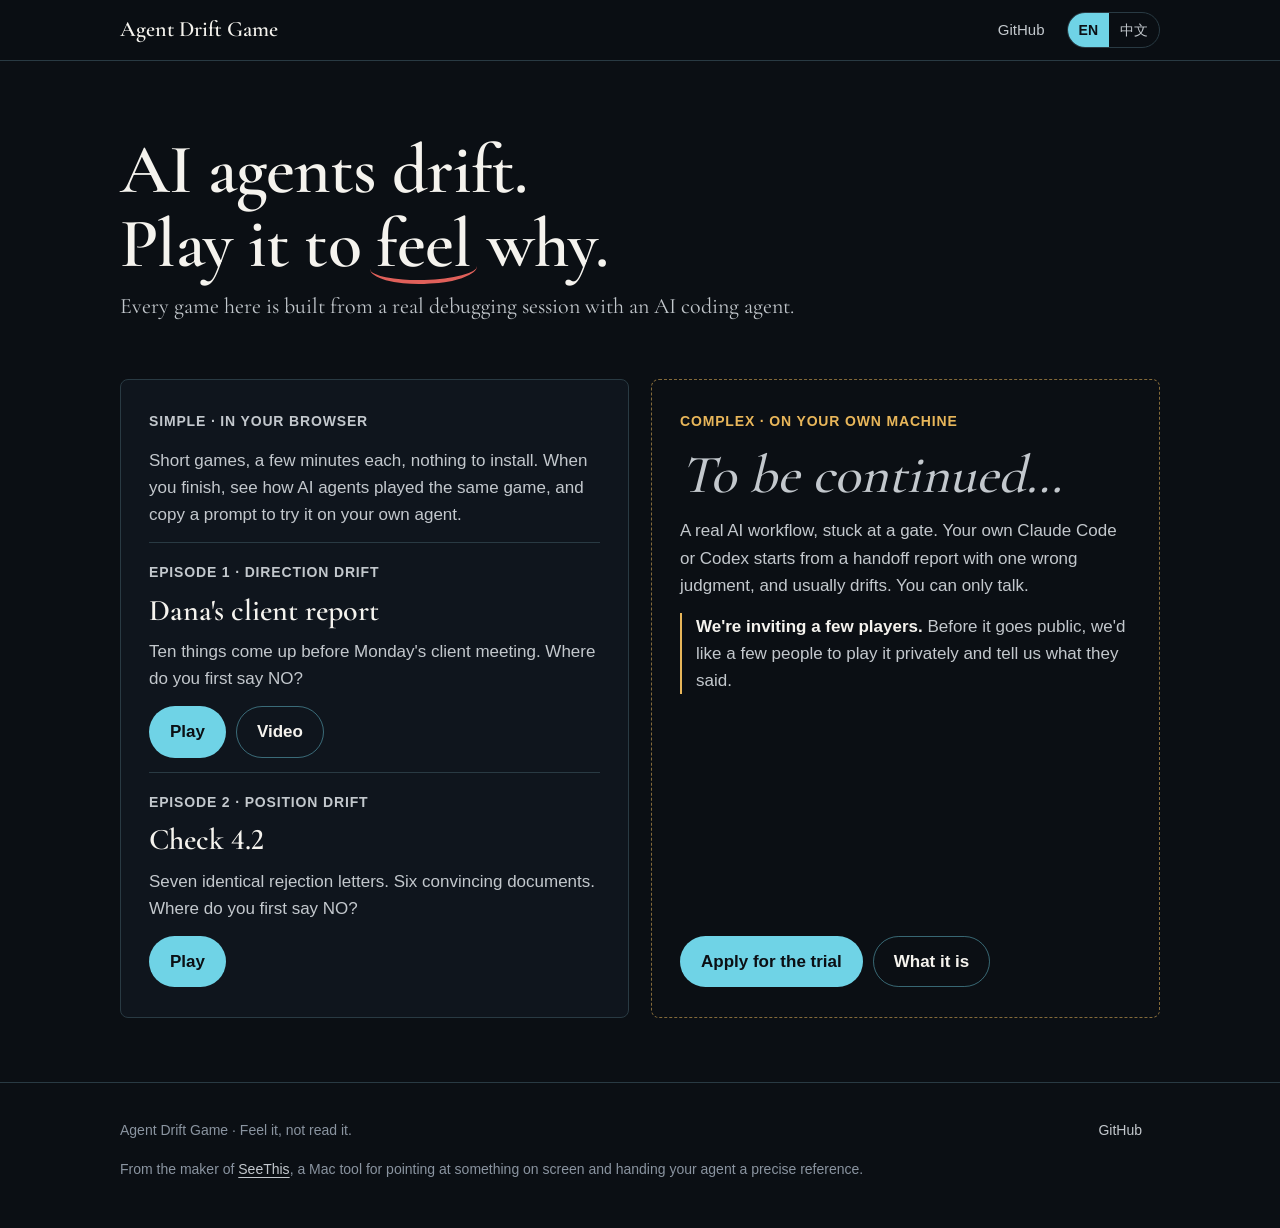
==== site/index.html @ 443891ed "Add the website: two browser games and the trial invite site/ is the static site served at https://d" ====
<!doctype html>
<html lang="en" data-lang="en">
<head>
  <meta charset="utf-8">
  <meta name="viewport" content="width=device-width, initial-scale=1">
  <title>Agent Drift Game</title>
  <meta name="description" content="Games built from real debugging sessions with AI coding agents. Two short ones you can play in the browser, and a real one on your own machine.">
  <meta property="og:type" content="website">
  <meta property="og:title" content="Agent Drift Game">
  <meta property="og:description" content="AI agents drift. Play it to feel why.">
  <link rel="stylesheet" href="assets/site.css">
  <script>
    // Pick the language before first paint; same key as the game pages, so every page agrees.
    (function () {
      var lang = null;
      try { lang = new URLSearchParams(location.search).get("lang"); } catch (e) {}
      if (lang !== "en" && lang !== "zh") { try { lang = localStorage.getItem("check42-lang"); } catch (e) {} }
      if (lang !== "en" && lang !== "zh") lang = /^zh/i.test(navigator.language || "") ? "zh" : "en";
      document.documentElement.dataset.lang = lang;
      document.documentElement.lang = lang === "zh" ? "zh-CN" : "en";
    })();
  </script>
  <style>
    .home .hero { padding-bottom: 28px; }
    .boxes { display: grid; grid-template-columns: 1fr 1fr; gap: 22px; padding-bottom: 64px; }
    .box { display: flex; flex-direction: column; gap: 14px; border: 1px solid var(--line); border-radius: var(--radius); padding: 30px 28px; background: var(--card); min-height: 420px; }
    .box .eyebrow { margin: 0; }
    .box h2 { margin: 0; }
    .box p { color: var(--ink-muted); margin: 0; }
    .box .actions { margin-top: auto; display: flex; flex-wrap: wrap; gap: 10px; align-items: center; }
    .game { display: grid; gap: 10px; border-top: 1px solid var(--line); padding-top: 18px; }
    .game h2 { font-size: 30px; }
    .game .actions { margin-top: 4px; }
    .box.complex { border-style: dashed; border-color: rgba(232, 182, 90, 0.55); background: transparent; }
    .box.complex .eyebrow { color: var(--gold); }
    .tbc { font-family: "Cormorant Garamond", Georgia, serif; font-style: italic; font-weight: 500; font-size: clamp(38px, 5vw, 54px); line-height: 1.05; color: var(--ink); margin: 6px 0 4px; }
    .invite { border-left: 2px solid var(--gold); padding-left: 14px; }
    .invite strong { color: var(--ink); }
    @media (max-width: 820px) { .boxes { grid-template-columns: 1fr; } .box { min-height: 0; } }
  </style>
</head>
<body class="home">
  <header class="site-header">
    <div class="wrap">
      <a class="brand" href="./">Agent Drift Game</a>
      <nav class="nav" aria-label="Main">
        <a href="https://github.com/amingclawdev/agent-drift-game">GitHub</a>
        <span class="lang-switch" role="group" aria-label="Language">
          <button type="button" data-set-lang="en">EN</button>
          <button type="button" data-set-lang="zh">中文</button>
        </span>
      </nav>
    </div>
  </header>

  <main class="wrap">
    <section class="hero">
      <h1 lang="en">AI agents drift.<br>Play it to <span class="mark">feel</span> why.</h1>
      <h1 lang="zh">AI agent 会跑偏。<br>玩一遍，你就能<span class="mark">体会到</span>为什么。</h1>
      <p class="lead" lang="en">Every game here is built from a real debugging session with an AI coding agent.</p>
      <p class="lead" lang="zh">这里的每个游戏，都来自一次真实的 AI 编程 agent 排查。</p>
    </section>

    <div class="boxes">
      <div class="box simple">
        <p class="eyebrow"><span lang="en">Simple · in your browser</span><span lang="zh">简单 · 浏览器里玩</span></p>
        <p lang="en">Short games, a few minutes each, nothing to install. When you finish, see how AI agents played the same game, and copy a prompt to try it on your own agent.</p>
        <p lang="zh">几分钟一局，不用安装任何东西。玩完可以看 AI agent 是怎么玩同一个游戏的，也可以复制一段 prompt，让你自己的 agent 来玩。</p>
        <div class="game">
          <p class="eyebrow"><span lang="en">Episode 1 · Direction drift</span><span lang="zh">第一集 · Direction 漂移</span></p>
          <h2><span lang="en">Dana's client report</span><span lang="zh">Dana 的客户汇报</span></h2>
          <p lang="en">Ten things come up before Monday's client meeting. Where do you first say NO?</p>
          <p lang="zh">周一客户会之前，冒出来十件事。你第一次说「否」，是在哪一题？</p>
          <div class="actions">
            <a class="btn" href="ep1/play.html"><span lang="en">Play</span><span lang="zh">开始玩</span></a>
            <a class="btn ghost" href="https://youtu.be/V8OvemO4Hl0"><span lang="en">Video</span><span lang="zh">视频</span></a>
          </div>
        </div>
        <div class="game">
          <p class="eyebrow"><span lang="en">Episode 2 · Position drift</span><span lang="zh">第二集 · Position 漂移</span></p>
          <h2><span lang="en">Check 4.2</span><span lang="zh">检查 4.2</span></h2>
          <p lang="en">Seven identical rejection letters. Six convincing documents. Where do you first say NO?</p>
          <p lang="zh">七封一字不差的拒信，六份言之凿凿的资料。你第一次说 NO，是在哪一题？</p>
          <div class="actions">
            <a class="btn" href="ep2/play.html"><span lang="en">Play</span><span lang="zh">开始玩</span></a>
          </div>
        </div>
      </div>

      <div class="box complex">
        <p class="eyebrow"><span lang="en">Complex · on your own machine</span><span lang="zh">复杂 · 在你自己的电脑上</span></p>
        <p class="tbc">To be continued…</p>
        <p lang="en">A real AI workflow, stuck at a gate. Your own Claude Code or Codex starts from a handoff report with one wrong judgment, and usually drifts. You can only talk.</p>
        <p lang="zh">一条真实的 AI 工作流，停在一道闸门前。你自己的 Claude Code 或 Codex 从一份含有一个错误判断的交接报告出发，多半会漂。你只能说话。</p>
        <p class="invite" lang="en"><strong>We're inviting a few players.</strong> Before it goes public, we'd like a few people to play it privately and tell us what they said.</p>
        <p class="invite" lang="zh"><strong>邀请几位玩家。</strong>公开之前，我们想先请几位玩家私下试玩，告诉我们你们说了什么。</p>
        <div class="actions">
          <a class="btn" href="challenge/#apply"><span lang="en">Apply for the trial</span><span lang="zh">申请内测</span></a>
          <a class="btn ghost" href="challenge/"><span lang="en">What it is</span><span lang="zh">了解详情</span></a>
        </div>
      </div>
    </div>
  </main>

  <footer class="site-footer">
    <div class="wrap">
      <span>Agent Drift Game · <span lang="en">Feel it, not read it.</span><span lang="zh">玩一遍，才体会得到。</span></span>
      <span>
        <a href="https://github.com/amingclawdev/agent-drift-game">GitHub</a>
      </span>
      <p class="credit"><span lang="en">From the maker of <a href="https://seethis.dev">SeeThis</a>, a Mac tool for pointing at something on screen and handing your agent a precise reference.</span><span lang="zh">做这个游戏的人也做了 <a href="https://seethis.dev">SeeThis</a>：在屏幕上指给 agent 看、把精确的引用交给它的 Mac 工具。</span></p>
    </div>
  </footer>

  <script>
    (function () {
      var root = document.documentElement;
      function sync() {
        document.querySelectorAll("[data-set-lang]").forEach(function (b) {
          b.setAttribute("aria-pressed", String(b.dataset.setLang === root.dataset.lang));
        });
      }
      document.addEventListener("click", function (e) {
        var b = e.target.closest("[data-set-lang]");
        if (!b) return;
        root.dataset.lang = b.dataset.setLang;
        root.lang = b.dataset.setLang === "zh" ? "zh-CN" : "en";
        try { localStorage.setItem("check42-lang", b.dataset.setLang); } catch (err) {}
        sync();
      });
      sync();
    })();
  </script>
</body>
</html>
---- site/assets/site.css ----
/* Palette and type follow the episode videos: near-black, warm white, cyan line art,
   red for stamps, gold for what matters, a serif for anything said out loud. */
@font-face {
  font-family: "Cormorant Garamond";
  src: url("fonts/CormorantGaramond.ttf") format("truetype");
  font-weight: 300 700;
  font-display: swap;
}

:root {
  --navy-900: #0b0f14;
  --navy-800: #111821;
  --navy-700: #18222c;
  --ink: #f5f3ee;
  --ink-muted: #c3c8cd;
  --ink-faint: #8a94a0;
  --cyan: #6fd3e6;
  --gold: #e8b65a;
  --pen: #e0605a;
  --line: #293a43;
  --card: rgba(17, 24, 33, 0.72);
  --radius: 8px;
  --max: 1080px;
  --serif: "Cormorant Garamond", "Songti SC", "STSong", "Noto Serif SC", "Source Han Serif SC", Georgia, serif;
  color-scheme: dark;
}
/* Chinese reads in Songti, as in the Chinese videos; Cormorant's figures look odd beside it. */
html[data-lang="zh"] { --serif: "Songti SC", "STSong", "Noto Serif SC", "Source Han Serif SC", Georgia, serif; }

* { box-sizing: border-box; }

html { scroll-behavior: smooth; scroll-padding-top: 80px; }

body {
  margin: 0;
  background: var(--navy-900);
  color: var(--ink);
  font: 17px/1.6 -apple-system, BlinkMacSystemFont, "SF Pro Text", "Segoe UI", Roboto, Helvetica, Arial, sans-serif;
  -webkit-font-smoothing: antialiased;
}

a { color: var(--cyan); text-underline-offset: 3px; }
a:hover { color: #a6e6f2; }
a:focus-visible, button:focus-visible, video:focus-visible { outline: 3px solid var(--cyan); outline-offset: 3px; border-radius: 6px; }

.wrap { max-width: var(--max); margin: 0 auto; padding: 0 20px; }

/* Header */
.site-header { position: sticky; top: 0; z-index: 10; background: rgba(11, 15, 20, 0.88); backdrop-filter: blur(10px); border-bottom: 1px solid var(--line); }
.site-header .wrap { display: flex; align-items: center; justify-content: space-between; height: 60px; gap: 16px; }
.brand { display: flex; align-items: center; gap: 10px; color: var(--ink); text-decoration: none; font-family: var(--serif); font-weight: 600; font-size: 22px; }
.brand img { width: 30px; height: 30px; }
.nav { display: flex; align-items: center; gap: 22px; font-size: 15px; }
.brand-group { display: flex; align-items: center; gap: 12px; min-width: 0; }
.menu-link { color: var(--ink-muted); text-decoration: none; border: 1px solid var(--line); border-radius: 999px; padding: 3px 11px; font-size: 14px; white-space: nowrap; }
.menu-link:hover, .menu-link:focus-visible { color: var(--ink); }
.nav a { color: var(--ink-muted); text-decoration: none; }
.nav a:hover { color: var(--ink); }
.nav .btn { color: var(--navy-900); }

.btn { display: inline-flex; align-items: center; gap: 8px; padding: 11px 20px; border-radius: 999px; font-weight: 650; text-decoration: none; background: var(--cyan); color: var(--navy-900); border: 1px solid transparent; }
.btn:hover { background: #a6e6f2; color: var(--navy-900); }
.btn.ghost { background: transparent; color: var(--ink); border-color: rgba(111, 211, 230, 0.45); }
.btn.ghost:hover { border-color: var(--cyan); color: var(--ink); }
.btn.small { padding: 7px 13px; font-size: 14px; }

/* Hero */
.hero { padding: 72px 0 40px; }
section.hero { border-top: 0; }
.eyebrow { color: var(--cyan); font-weight: 650; font-size: 14px; letter-spacing: 0.06em; text-transform: uppercase; margin: 0 0 14px; }
h1, h2, h3 { font-family: var(--serif); font-weight: 600; font-variant-numeric: lining-nums; }
h1 { font-size: clamp(40px, 6.6vw, 70px); line-height: 1.06; letter-spacing: -0.01em; margin: 0 0 10px; }
h1 .mark { position: relative; white-space: nowrap; }
h1 .mark::after { content: ""; position: absolute; left: -6px; right: -6px; bottom: 2px; height: 0.42em; border-bottom: 4px solid var(--pen); border-radius: 50%; transform: rotate(-1.5deg); }
.hero .sub { font-size: clamp(22px, 3vw, 30px); color: var(--ink-muted); margin: 0 0 22px; font-weight: 500; }
.hero p.lead { max-width: 62ch; color: var(--ink-muted); margin: 0 0 28px; font-family: var(--serif); font-size: 22px; line-height: 1.45; }
.cta { display: flex; flex-wrap: wrap; gap: 12px; align-items: center; }
.cta .meta { color: var(--ink-faint); font-size: 14px; flex-basis: 100%; margin-top: 6px; }
.release-status { max-width: 68ch; padding: 14px 16px; border-left: 3px solid var(--cyan); background: var(--card); border-radius: 0 8px 8px 0; color: var(--ink-muted); font-size: 15px; margin: 24px 0 0; }
.release-status strong { color: var(--ink); }

/* Sections */
section { padding: 56px 0; border-top: 1px solid var(--line); }
section.flush { border-top: 0; padding-top: 8px; }
h2 { font-size: clamp(30px, 4vw, 42px); line-height: 1.15; margin: 0 0 14px; }
h3 { font-size: 23px; margin: 0 0 8px; }
.section-lead { color: var(--ink-muted); max-width: 64ch; margin: 0 0 28px; }

.video-frame { border-radius: var(--radius); overflow: hidden; border: 1px solid var(--line); background: #000; box-shadow: 0 30px 80px rgba(0, 0, 0, 0.45); }
.video-frame video { display: block; width: 100%; aspect-ratio: 16 / 9; }
.note { color: var(--ink-faint); font-size: 14px; margin-top: 10px; }

.grid { display: grid; gap: 18px; }
.grid.three { grid-template-columns: repeat(3, 1fr); }
.grid.two { grid-template-columns: repeat(2, 1fr); }
.card { background: var(--card); border: 1px solid var(--line); border-radius: var(--radius); padding: 22px; }
.card p { color: var(--ink-muted); margin: 0; }
.step-num { display: inline-flex; width: 30px; height: 30px; align-items: center; justify-content: center; border: 2.5px solid var(--pen); border-radius: 50%; color: var(--pen); font-weight: 800; margin-bottom: 12px; transform: rotate(-4deg); }
kbd { font: 600 14px/1 ui-monospace, SFMono-Regular, Menlo, monospace; background: var(--navy-700); border: 1px solid var(--line); border-bottom-width: 2px; border-radius: 6px; padding: 3px 7px; color: var(--ink); }

.compare { width: 100%; border-collapse: collapse; font-size: 15px; }
.compare th, .compare td { text-align: left; padding: 12px 14px; border-bottom: 1px solid var(--line); vertical-align: top; }
.compare th { color: var(--ink-faint); font-weight: 600; font-size: 13px; text-transform: uppercase; letter-spacing: 0.04em; }
.compare td:first-child { font-weight: 600; color: var(--ink); }
.compare td { color: var(--ink-muted); }
.compare tr.us td { color: var(--ink); background: rgba(232, 182, 90, 0.08); }
.table-scroll { overflow-x: auto; border: 1px solid var(--line); border-radius: var(--radius); }

.usecase { display: grid; grid-template-columns: 1.1fr 1fr; gap: 28px; align-items: center; }
.usecase svg { width: 100%; height: auto; display: block; border-radius: var(--radius); border: 1px solid var(--line); }
.quote { background: var(--navy-800); border-left: 3px solid var(--pen); padding: 14px 16px; border-radius: 8px; color: var(--ink); font-family: ui-monospace, SFMono-Regular, Menlo, monospace; font-size: 14px; margin: 16px 0; }

ul.checks { list-style: none; padding: 0; margin: 0; }
ul.checks li { padding-left: 26px; position: relative; margin: 8px 0; color: var(--ink-muted); }
ul.checks li::before { content: ""; position: absolute; left: 4px; top: 0.55em; width: 10px; height: 10px; border-radius: 2px; border: 1.5px solid var(--cyan); }

details { border-bottom: 1px solid var(--line); padding: 14px 0; }
summary { cursor: pointer; font-weight: 600; }
details p { color: var(--ink-muted); margin: 10px 0 0; }

figure.shot { margin: 8px 0 18px; }
figure.shot img { display: block; width: 100%; height: auto; border-radius: var(--radius); border: 1px solid var(--line); }
.split { display: grid; grid-template-columns: 1fr 1fr; gap: 40px; align-items: start; }
.split figure.shot { margin: 0; }
figure.shot.cutout img { border: 0; border-radius: 0; filter: drop-shadow(0 24px 48px rgba(0, 0, 0, 0.5)); }
figure.shot figcaption { color: var(--ink-faint); font-size: 14px; margin-top: 10px; }

/* Scenario videos */
.scenarios { margin-bottom: 18px; }
.scenario { display: flex; flex-direction: column; gap: 10px; padding: 14px 14px 20px; }
.scenario .video-frame { border-radius: 10px; box-shadow: none; margin-bottom: 8px; }
.scenario .eyebrow { margin: 4px 6px 0; font-size: 13px; }
.scenario h3, .scenario p { margin-left: 6px; margin-right: 6px; }
.scenario h3 { margin-bottom: 0; }
.scenario .note { margin-top: auto; padding-top: 4px; }

/* Article pages */
.article { max-width: 760px; }
.article p, .article li { color: var(--ink-muted); }
.article h2 { margin-top: 40px; }
.article .hero { padding: 24px 0 20px; }
.article h1 { font-size: clamp(38px, 5.4vw, 56px); }
.article figure.wide { position: relative; left: 50%; transform: translateX(-50%); width: min(1040px, calc(100vw - 40px)); }
.crumb { font-size: 14px; color: var(--ink-faint); margin: 32px 0 0; }
.crumb a { color: var(--ink-faint); }

/* Download choices */
.downloads .hero { padding-bottom: 40px; }
.downloads h1 { max-width: 18ch; }
.download-options { align-items: stretch; }
.download-options .card .eyebrow { color: var(--cyan); margin-bottom: 12px; }
.download-options h2 { font-size: 27px; }
.download-options .card .download-action { margin-top: 22px; }
.download-options .card .note { margin-top: 18px; font-size: 14px; }
.first-use-steps { max-width: 78ch; padding-left: 24px; color: var(--ink-muted); }
.first-use-steps li { padding-left: 6px; margin-bottom: 18px; }
.first-use-steps strong { color: var(--ink); }
.downloads section > p:not(.eyebrow) { max-width: 78ch; color: var(--ink-muted); }

/* Footer */
.site-footer { border-top: 1px solid var(--line); padding: 36px 0 48px; color: var(--ink-faint); font-size: 14px; }
.site-footer .wrap { display: flex; flex-wrap: wrap; justify-content: space-between; gap: 16px; }
.site-footer a { color: var(--ink-muted); text-decoration: none; margin-right: 18px; }
.site-footer a:hover { color: var(--ink); }
.site-footer .credit { flex-basis: 100%; margin: 0; }
.site-footer .credit a { margin-right: 0; color: var(--ink-muted); text-decoration: underline; text-underline-offset: 3px; }

@media (max-width: 820px) {
  .grid.three, .grid.two, .usecase, .split { grid-template-columns: 1fr; }
  .split figure.shot { order: -1; }
  .nav a:not(.btn) { display: none; }
  .brand-group .brand { display: none; } /* the Menu button already goes home */
  .hero { padding-top: 48px; }
}

/* Drift episodes: language toggle, spoiler gate, papers, letters, numbers, copyable prompts */
html[data-lang="en"] body [lang="zh"], html[data-lang="zh"] body [lang="en"] { display: none !important; }
.lang-switch { display: inline-flex; border: 1px solid var(--line); border-radius: 999px; overflow: hidden; }
.lang-switch button { background: transparent; color: var(--ink-muted); border: 0; padding: 6px 11px; font: inherit; font-size: 14px; cursor: pointer; }
.lang-switch button[aria-pressed="true"] { background: var(--cyan); color: var(--navy-900); font-weight: 650; }
.spoiler { border-left-color: var(--pen); }
.papers { display: grid; grid-template-columns: 1fr 1fr; gap: 18px; margin: 8px 0 22px; }
.paper { background: var(--navy-800); border: 1px solid var(--line); border-radius: var(--radius); padding: 18px 20px; }
.paper .lbl { display: block; color: var(--ink-faint); font-size: 13px; text-transform: uppercase; letter-spacing: 0.05em; margin-bottom: 6px; }
.paper .val { font: 700 28px/1.2 ui-monospace, SFMono-Regular, Menlo, monospace; color: var(--ink); }
.paper .val.bad { color: var(--pen); text-decoration: underline wavy var(--pen); text-underline-offset: 6px; }
.letter { max-width: 520px; background: var(--navy-800); border: 1px solid var(--line); border-radius: var(--radius); padding: 18px 20px; font: 15px/1.6 ui-monospace, SFMono-Regular, Menlo, monospace; color: var(--ink); margin: 8px 0 18px; }
.letter .stamp { color: var(--pen); font-weight: 700; }
.letter .why { margin-top: 12px; padding-top: 12px; border-top: 1px dashed var(--line); color: var(--cyan); }
.numbers { display: grid; grid-template-columns: repeat(auto-fit, minmax(180px, 1fr)); gap: 14px; margin: 8px 0 24px; }
.numbers .card { padding: 18px; }
.numbers .big { display: block; font-size: 30px; font-weight: 800; line-height: 1.1; color: var(--ink); margin-bottom: 6px; }
.numbers p { font-size: 14px; }
td.hit { color: var(--cyan) !important; font-weight: 600; }
.prompt { position: relative; margin: 10px 0 18px; }
.prompt pre { margin: 0; white-space: pre-wrap; word-break: break-word; background: var(--navy-800); border: 1px solid var(--line); border-radius: 10px; padding: 16px; font: 13.5px/1.55 ui-monospace, SFMono-Regular, Menlo, monospace; color: var(--ink-muted); }
.prompt .copy { position: absolute; top: 0; right: 0; }
.prompt h3 { font-size: 15px; color: var(--ink-faint); margin: 0 0 8px; line-height: 32px; }
@media (max-width: 820px) { .papers { grid-template-columns: 1fr; } }
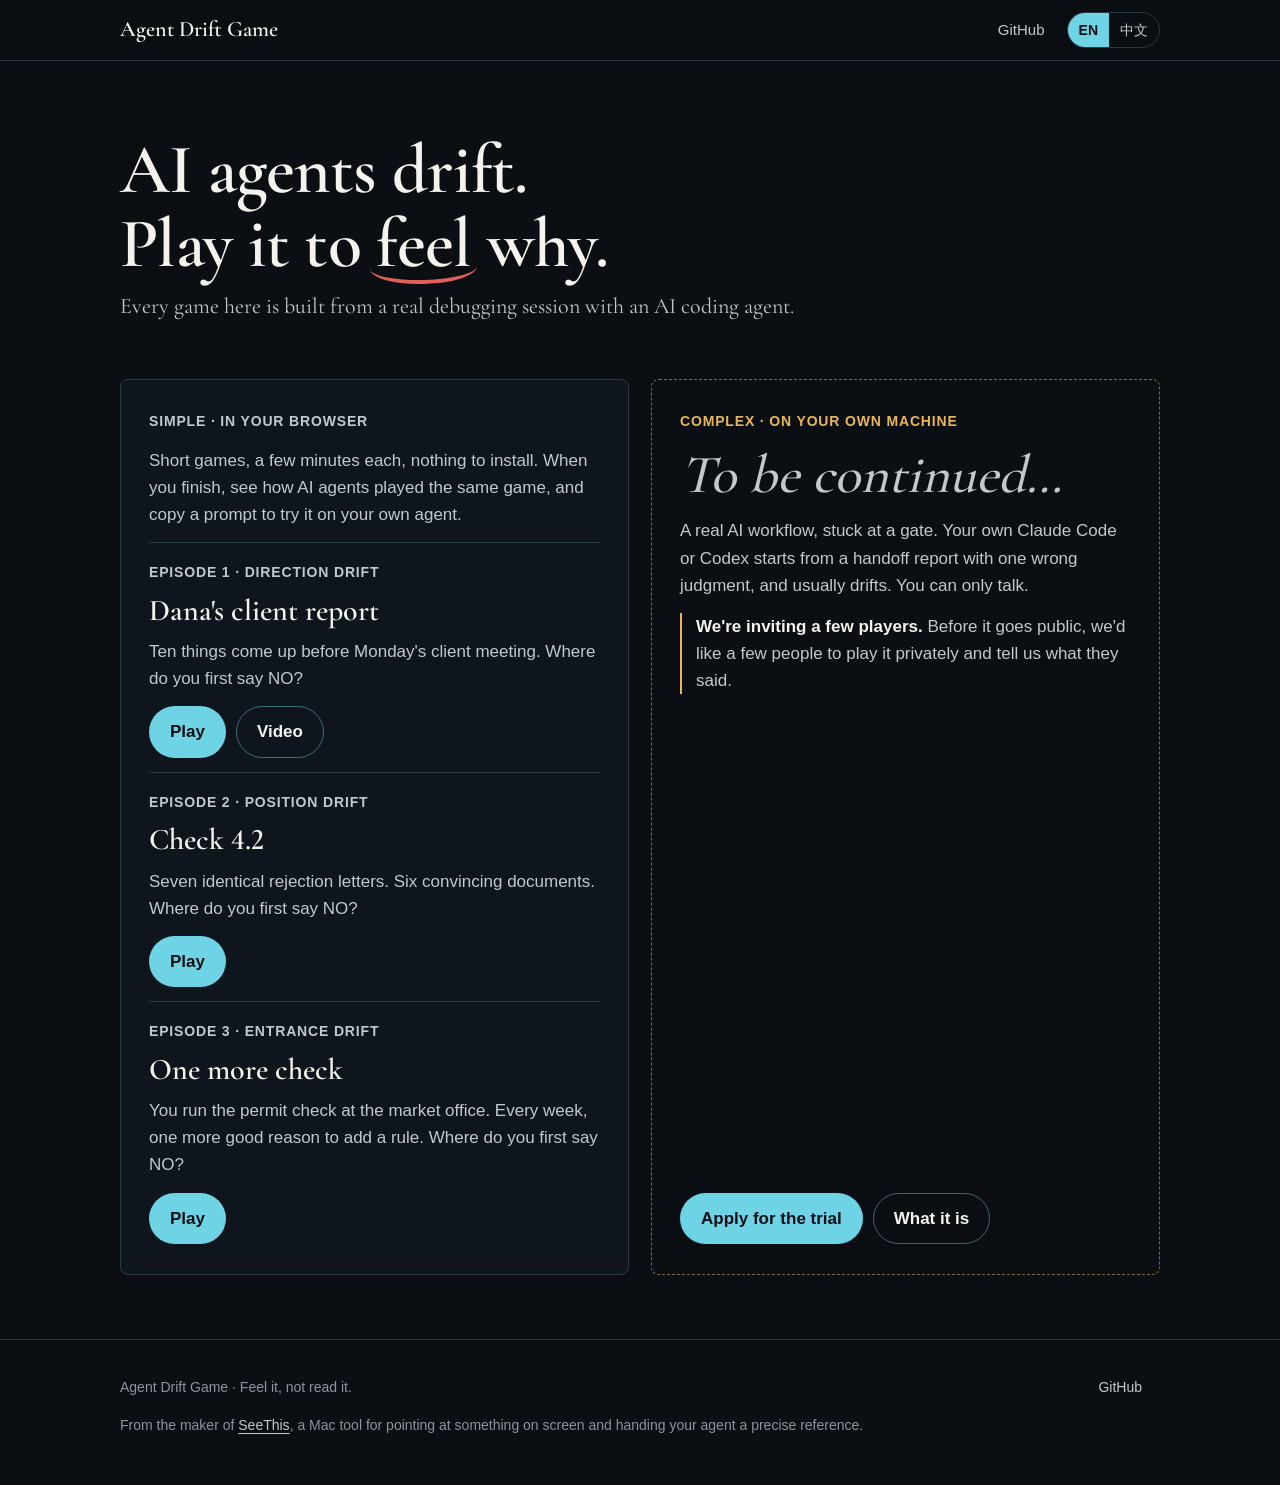
==== commit ec357cf5: "Add Episode 3: One more check A browser game from the DC-037 case: you run the permit check at the S" ====
--- a/site/index.html
+++ b/site/index.html
@@ -4,7 +4,7 @@
   <meta charset="utf-8">
   <meta name="viewport" content="width=device-width, initial-scale=1">
   <title>Agent Drift Game</title>
-  <meta name="description" content="Games built from real debugging sessions with AI coding agents. Two short ones you can play in the browser, and a real one on your own machine.">
+  <meta name="description" content="Games built from real debugging sessions with AI coding agents. Three short ones you can play in the browser, and a real one on your own machine.">
   <meta property="og:type" content="website">
   <meta property="og:title" content="Agent Drift Game">
   <meta property="og:description" content="AI agents drift. Play it to feel why.">
@@ -85,6 +85,15 @@
             <a class="btn" href="ep2/play.html"><span lang="en">Play</span><span lang="zh">开始玩</span></a>
           </div>
         </div>
+        <div class="game">
+          <p class="eyebrow"><span lang="en">Episode 3 · Entrance drift</span><span lang="zh">第三集 · Entrance 漂移</span></p>
+          <h2><span lang="en">One more check</span><span lang="zh">再加一道检查</span></h2>
+          <p lang="en">You run the permit check at the market office. Every week, one more good reason to add a rule. Where do you first say NO?</p>
+          <p lang="zh">你在集市管理处管许可检查。每周都有一个好理由，再加一条规则。你第一次说 NO，是在哪一题？</p>
+          <div class="actions">
+            <a class="btn" href="ep3/play.html"><span lang="en">Play</span><span lang="zh">开始玩</span></a>
+          </div>
+        </div>
       </div>
 
       <div class="box complex">
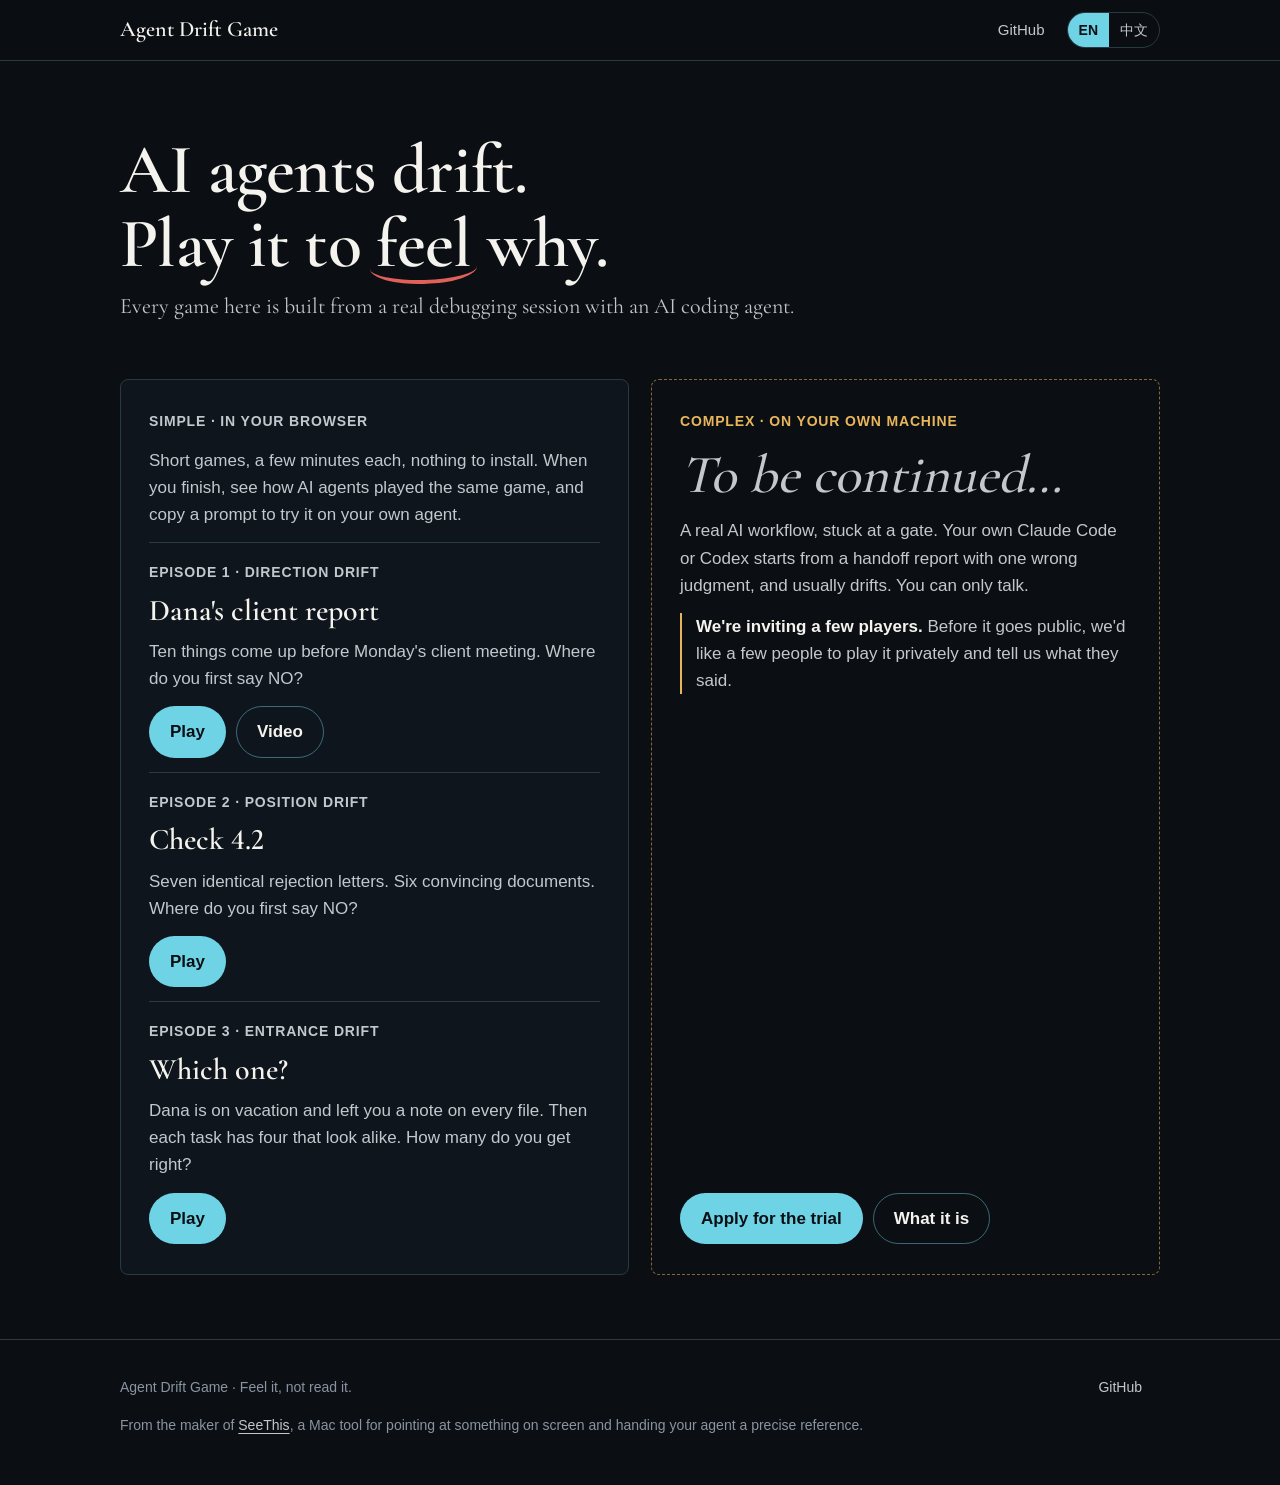
==== commit 5a42442e: "Add Episode 3 (Which one?) and anonymous play counts for all three games Episode 3: Dana is on vacat" ====
--- a/site/index.html
+++ b/site/index.html
@@ -87,9 +87,9 @@
         </div>
         <div class="game">
           <p class="eyebrow"><span lang="en">Episode 3 · Entrance drift</span><span lang="zh">第三集 · Entrance 漂移</span></p>
-          <h2><span lang="en">One more check</span><span lang="zh">再加一道检查</span></h2>
-          <p lang="en">You run the permit check at the market office. Every week, one more good reason to add a rule. Where do you first say NO?</p>
-          <p lang="zh">你在集市管理处管许可检查。每周都有一个好理由，再加一条规则。你第一次说 NO，是在哪一题？</p>
+          <h2><span lang="en">Which one?</span><span lang="zh">是哪一个？</span></h2>
+          <p lang="en">Dana is on vacation and left you a note on every file. Then each task has four that look alike. How many do you get right?</p>
+          <p lang="zh">Dana 去度假，留了一份说明，每个文件是干什么的都写了。之后每个任务都有四个长得很像的文件。你能选中几个？</p>
           <div class="actions">
             <a class="btn" href="ep3/play.html"><span lang="en">Play</span><span lang="zh">开始玩</span></a>
           </div>
